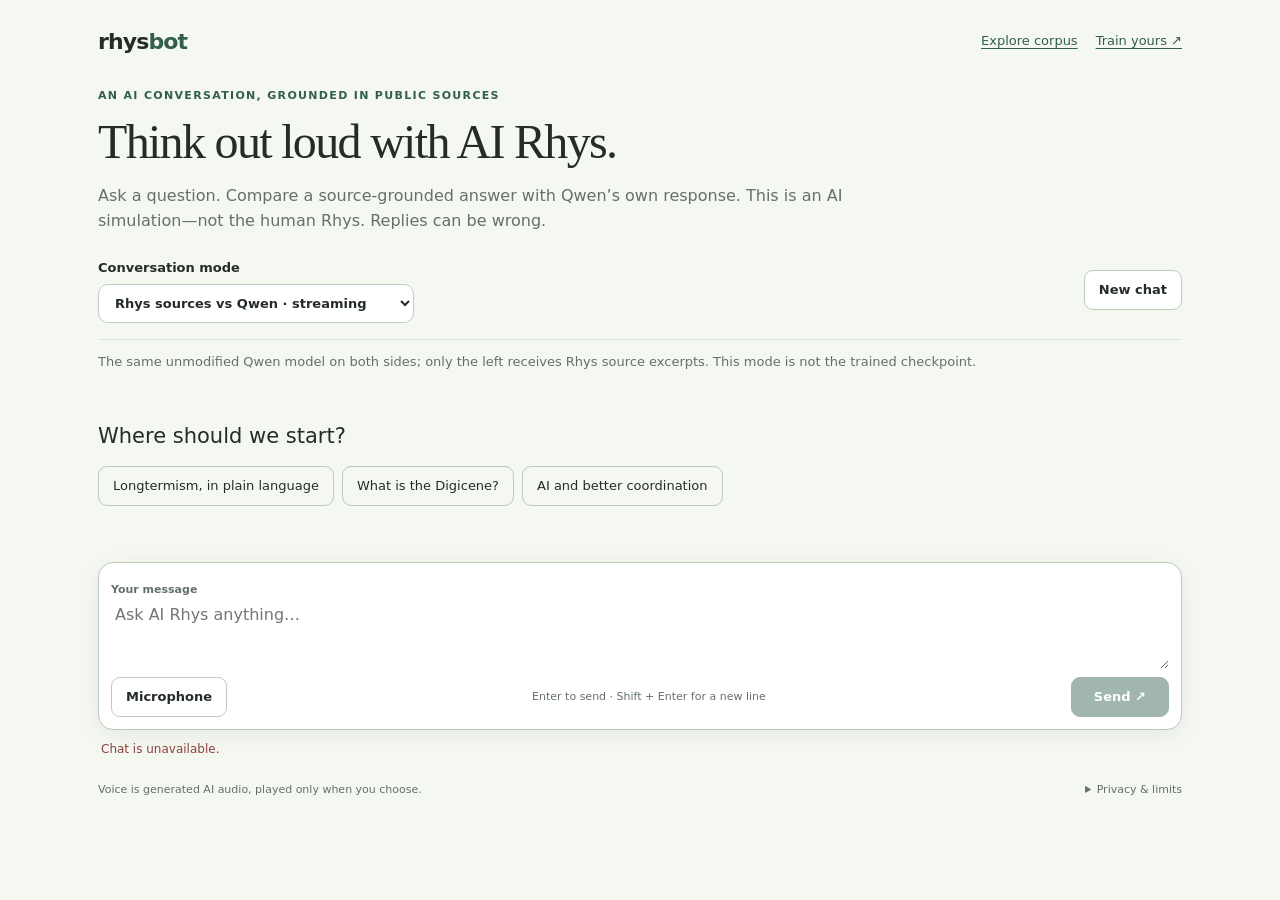
==== site/chat/index.html @ 44063fb4 "Add streaming Rhys chat, trained Qwen comparisons, authorized voice and private training pilot" ====
<!doctype html>
<html lang="en"><head><meta charset="utf-8"><meta name="viewport" content="width=device-width,initial-scale=1"><meta name="referrer" content="no-referrer"><title>Talk to AI Rhys · Rhysbot</title>
<style>
:root{color-scheme:light;--ink:#242c29;--muted:#637169;--line:#dce3db;--paper:#f5f7f1;--green:#315f49;--lilac:#eeebf7}*{box-sizing:border-box}body{margin:0;background:var(--paper);color:var(--ink);font:16px/1.6 system-ui,-apple-system,BlinkMacSystemFont,"Segoe UI",sans-serif}.shell{max-width:1180px;margin:auto;padding:24px clamp(16px,4vw,48px) 32px}header{display:flex;align-items:center;justify-content:space-between;gap:16px;margin-bottom:28px}.brand{font-weight:750;letter-spacing:-.04em;font-size:22px}.brand span{color:var(--green)}nav{display:flex;gap:18px;font-size:13px}a{color:var(--green);text-underline-offset:3px}h1{font:500 clamp(30px,5vw,48px)/1.12 Georgia,serif;letter-spacing:-.035em;margin:10px 0 14px}.eyebrow{font-size:11px;letter-spacing:.12em;text-transform:uppercase;font-weight:750;color:var(--green)}.intro{max-width:760px;color:var(--muted);margin:0 0 24px}.toolbar{display:flex;align-items:center;justify-content:space-between;gap:12px;flex-wrap:wrap;border-bottom:1px solid var(--line);padding-bottom:16px}label{font-size:13px;font-weight:650}select{display:block;margin-top:5px;font:inherit;color:var(--ink);border:1px solid #c0cdc2;background:#fff;border-radius:10px;padding:10px 30px 10px 12px;max-width:100%}button{font:600 13px/1.4 system-ui;cursor:pointer;border:1px solid #bccbbf;border-radius:9px;padding:10px 14px;background:#fff;color:var(--ink)}button:hover:not(:disabled){border-color:var(--green);background:#edf3e9}button:focus-visible,a:focus-visible,select:focus-visible,textarea:focus-visible,summary:focus-visible{outline:3px solid #8baed2;outline-offset:3px}button:disabled{opacity:.45;cursor:default}.mode-note{font-size:13px;color:var(--muted);margin:12px 0 20px}.empty{padding:28px 0 36px}.empty h2{font-size:21px;font-weight:500;margin:0 0 12px}.suggestions{display:flex;gap:8px;flex-wrap:wrap}.suggestions button{font-weight:450;background:transparent;text-align:left}.turn{margin:24px 0 28px}.question{font-size:20px;font-weight:550;line-height:1.45;white-space:pre-wrap;overflow-wrap:anywhere;margin:0 0 14px;max-width:940px}.answers{display:grid;grid-template-columns:repeat(2,minmax(0,1fr));gap:14px}.answers.single{grid-template-columns:minmax(0,1fr)}.answer{background:#fff;border:1px solid var(--line);border-radius:14px;padding:19px 20px;min-width:0}.answer.rhys{border-top:3px solid #6c9278}.answer.qwen{background:#f1eff7;border-color:#ded9ec;border-top:3px solid #a49bbd}.answer h3{font-size:12px;letter-spacing:.025em;font-weight:750;margin:0 0 13px}.answer-text{white-space:pre-wrap;overflow-wrap:anywhere;min-height:26px}.pending{color:var(--muted);font-style:italic}.answer-status{font-size:11px;color:var(--muted);min-height:18px;margin-top:15px}.answer-error{font-size:13px;color:#8b423b;margin-top:10px}.voice{font-size:11px;padding:6px 10px;margin-top:12px}.audio{display:block;width:100%;height:35px;margin-top:10px}details.sources{font-size:12px;margin:13px 0;color:var(--muted)}summary{cursor:pointer}ol{padding-left:22px}.sources li{padding:5px 0;overflow-wrap:anywhere}.source-meta{display:block;font-size:11px}.composer{position:sticky;bottom:0;background:linear-gradient(transparent,var(--paper) 15%);padding-top:20px;z-index:2}.input-box{border:1px solid #b8c8ba;background:#fff;border-radius:15px;padding:12px;box-shadow:0 5px 22px #243c2910}textarea{display:block;width:100%;min-height:68px;max-height:210px;resize:vertical;border:0;background:transparent;padding:2px 4px;font:inherit;line-height:1.5;color:var(--ink)}textarea:focus{outline:none}.composer-actions{display:flex;align-items:center;justify-content:space-between;gap:10px;margin-top:8px}.send{background:var(--green);color:white;border-color:var(--green);padding:10px 22px}.send:hover:not(:disabled){background:#244d39;color:white}.mic.active{background:#f8e3df;border-color:#b77c70}.hint{font-size:11px;color:var(--muted)}.status{font-size:12px;min-height:23px;margin:10px 3px 0;color:var(--muted)}.error{color:#8b423b}.human{margin:12px 0}.footer{display:flex;justify-content:space-between;gap:16px;flex-wrap:wrap;margin-top:18px;font-size:11px;color:var(--muted)}.settings{max-width:620px}.settings p{margin:8px 0}[hidden]{display:none!important}@media(max-width:640px){.shell{padding-top:16px}header{margin-bottom:22px}nav{gap:12px}.answers{grid-template-columns:minmax(0,1fr)}.answer{padding:16px}.question{font-size:18px}.toolbar{align-items:flex-end}select{max-width:240px;font-size:12px}.hint{display:none}.composer{padding-top:10px}.suggestions{flex-direction:column;align-items:flex-start}}
</style><script type="module" src="./app.js"></script></head><body><main class="shell">
<header><div class="brand">rhys<span>bot</span></div><nav aria-label="Rhysbot"><a href="/rhysbot/#corpus" target="_top">Explore corpus</a><a href="/rhysbot/train/" target="_top">Train yours ↗</a></nav></header>
<div class="eyebrow">An AI conversation, grounded in public sources</div><h1>Think out loud with AI Rhys.</h1>
<p class="intro">Ask a question. Compare a source-grounded answer with Qwen’s own response. This is an AI simulation—not the human Rhys. Replies can be wrong.</p>
<div class="toolbar"><label>Conversation mode<select id="mode"><option value="compare">Rhys sources vs Qwen · streaming</option><option value="rhys">Rhys sources · streaming</option><option value="qwen">Qwen · no corpus</option><option value="checkpoints">Trained 4B vs Qwen 4B base</option></select></label><button id="new" type="button">New chat</button></div>
<p id="mode-note" class="mode-note">The same unmodified Qwen model on both sides; only the left receives Rhys source excerpts. This mode is not the trained checkpoint.</p>
<section id="thread" aria-label="Conversation"></section>
<section id="empty" class="empty"><h2>Where should we start?</h2><div class="suggestions"><button type="button" data-prompt="How do you think about longtermism?">Longtermism, in plain language</button><button type="button" data-prompt="What is the Digicene?">What is the Digicene?</button><button type="button" data-prompt="How can AI help us coordinate better?">AI and better coordination</button></div></section>
<form id="composer" class="composer"><div class="input-box"><label class="hint" for="message">Your message</label><textarea id="message" rows="2" placeholder="Ask AI Rhys anything…" aria-describedby="input-hint" maxlength="4000"></textarea><div class="composer-actions"><button id="mic" class="mic" type="button" aria-pressed="false">Microphone</button><span id="input-hint" class="hint">Enter to send · Shift + Enter for a new line</span><button id="stop" type="button" hidden>Stop</button><button id="send" class="send" type="submit" disabled>Send ↗</button></div></div><div id="human" class="human" hidden></div><p id="status" class="status" role="status" aria-live="polite">Checking availability…</p></form>
<footer class="footer"><span>Voice is generated AI audio, played only when you choose.</span><details class="settings"><summary>Privacy & limits</summary><p>Conversation history stays in this tab and is sent to the selected service on each message. New chat clears local history and generated audio. Browser speech recognition may use your browser provider’s servers. Microphone permission is optional; text is never sent automatically.</p><p>Chat, voice and comparisons share a $10/month request budget and per-client limits. Saved-checkpoint comparisons use the same monthly allowance and may be slower or unavailable. Stopping disconnects this browser; already-started provider work may still incur cost.</p><p>AI voice is an authorized synthetic Rhys voice, not a recording of a new statement by Rhys. Public source excerpts can quote others; curated Anki and guest statements do not establish Rhys’s beliefs.</p></details></footer>
</main></body></html>
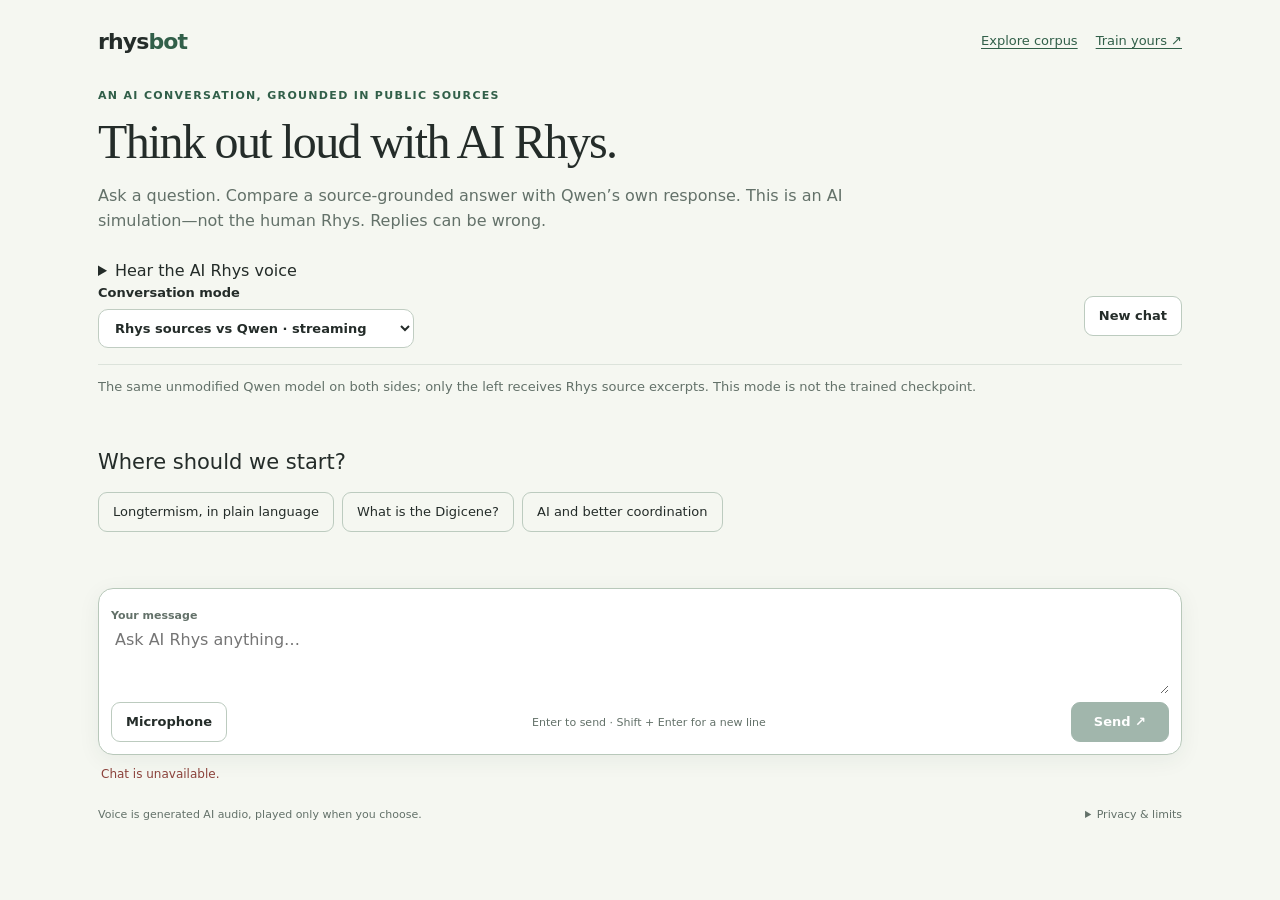
==== commit 12bc27b7: "Verify live chat, checkpoint comparison and synthetic voice; fix pending status and caches" ====
--- a/site/chat/index.html
+++ b/site/chat/index.html
@@ -6,6 +6,7 @@
 <header><div class="brand">rhys<span>bot</span></div><nav aria-label="Rhysbot"><a href="/rhysbot/#corpus" target="_top">Explore corpus</a><a href="/rhysbot/train/" target="_top">Train yours ↗</a></nav></header>
 <div class="eyebrow">An AI conversation, grounded in public sources</div><h1>Think out loud with AI Rhys.</h1>
 <p class="intro">Ask a question. Compare a source-grounded answer with Qwen’s own response. This is an AI simulation—not the human Rhys. Replies can be wrong.</p>
+<details class="settings"><summary>Hear the AI Rhys voice</summary><p>A generated sample using Rhys’s authorized voice reference.</p><audio controls preload="none" src="../audio/ai-rhys-preview.wav">Your browser does not support audio playback.</audio></details>
 <div class="toolbar"><label>Conversation mode<select id="mode"><option value="compare">Rhys sources vs Qwen · streaming</option><option value="rhys">Rhys sources · streaming</option><option value="qwen">Qwen · no corpus</option><option value="checkpoints">Trained 4B vs Qwen 4B base</option></select></label><button id="new" type="button">New chat</button></div>
 <p id="mode-note" class="mode-note">The same unmodified Qwen model on both sides; only the left receives Rhys source excerpts. This mode is not the trained checkpoint.</p>
 <section id="thread" aria-label="Conversation"></section>
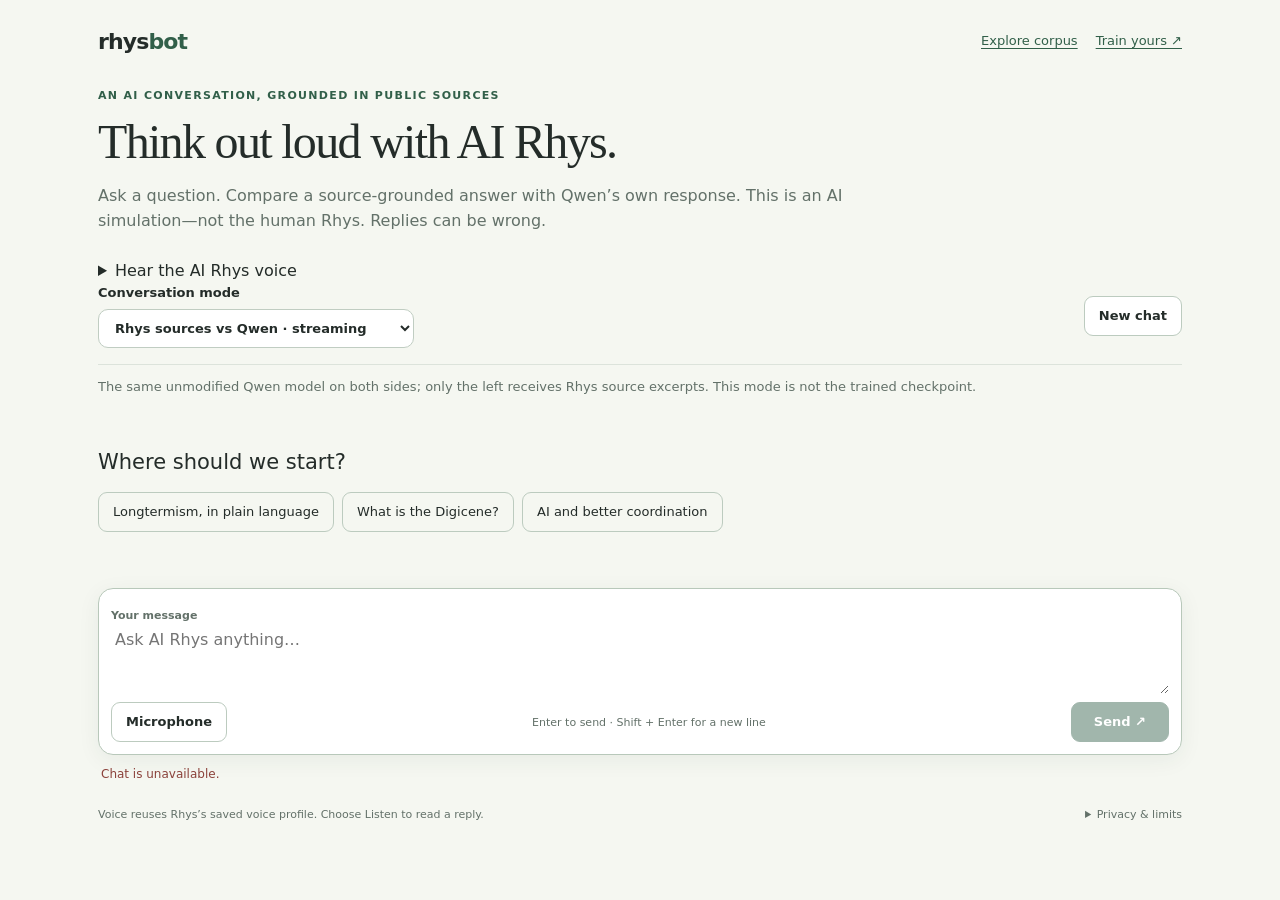
==== commit 21bff32e: "Make Rhys TTS resumable, cache the voice profile and recover preemption" ====
--- a/site/chat/index.html
+++ b/site/chat/index.html
@@ -1,8 +1,8 @@
 <!doctype html>
 <html lang="en"><head><meta charset="utf-8"><meta name="viewport" content="width=device-width,initial-scale=1"><meta name="referrer" content="no-referrer"><title>Talk to AI Rhys · Rhysbot</title>
 <style>
-:root{color-scheme:light;--ink:#242c29;--muted:#637169;--line:#dce3db;--paper:#f5f7f1;--green:#315f49;--lilac:#eeebf7}*{box-sizing:border-box}body{margin:0;background:var(--paper);color:var(--ink);font:16px/1.6 system-ui,-apple-system,BlinkMacSystemFont,"Segoe UI",sans-serif}.shell{max-width:1180px;margin:auto;padding:24px clamp(16px,4vw,48px) 32px}header{display:flex;align-items:center;justify-content:space-between;gap:16px;margin-bottom:28px}.brand{font-weight:750;letter-spacing:-.04em;font-size:22px}.brand span{color:var(--green)}nav{display:flex;gap:18px;font-size:13px}a{color:var(--green);text-underline-offset:3px}h1{font:500 clamp(30px,5vw,48px)/1.12 Georgia,serif;letter-spacing:-.035em;margin:10px 0 14px}.eyebrow{font-size:11px;letter-spacing:.12em;text-transform:uppercase;font-weight:750;color:var(--green)}.intro{max-width:760px;color:var(--muted);margin:0 0 24px}.toolbar{display:flex;align-items:center;justify-content:space-between;gap:12px;flex-wrap:wrap;border-bottom:1px solid var(--line);padding-bottom:16px}label{font-size:13px;font-weight:650}select{display:block;margin-top:5px;font:inherit;color:var(--ink);border:1px solid #c0cdc2;background:#fff;border-radius:10px;padding:10px 30px 10px 12px;max-width:100%}button{font:600 13px/1.4 system-ui;cursor:pointer;border:1px solid #bccbbf;border-radius:9px;padding:10px 14px;background:#fff;color:var(--ink)}button:hover:not(:disabled){border-color:var(--green);background:#edf3e9}button:focus-visible,a:focus-visible,select:focus-visible,textarea:focus-visible,summary:focus-visible{outline:3px solid #8baed2;outline-offset:3px}button:disabled{opacity:.45;cursor:default}.mode-note{font-size:13px;color:var(--muted);margin:12px 0 20px}.empty{padding:28px 0 36px}.empty h2{font-size:21px;font-weight:500;margin:0 0 12px}.suggestions{display:flex;gap:8px;flex-wrap:wrap}.suggestions button{font-weight:450;background:transparent;text-align:left}.turn{margin:24px 0 28px}.question{font-size:20px;font-weight:550;line-height:1.45;white-space:pre-wrap;overflow-wrap:anywhere;margin:0 0 14px;max-width:940px}.answers{display:grid;grid-template-columns:repeat(2,minmax(0,1fr));gap:14px}.answers.single{grid-template-columns:minmax(0,1fr)}.answer{background:#fff;border:1px solid var(--line);border-radius:14px;padding:19px 20px;min-width:0}.answer.rhys{border-top:3px solid #6c9278}.answer.qwen{background:#f1eff7;border-color:#ded9ec;border-top:3px solid #a49bbd}.answer h3{font-size:12px;letter-spacing:.025em;font-weight:750;margin:0 0 13px}.answer-text{white-space:pre-wrap;overflow-wrap:anywhere;min-height:26px}.pending{color:var(--muted);font-style:italic}.answer-status{font-size:11px;color:var(--muted);min-height:18px;margin-top:15px}.answer-error{font-size:13px;color:#8b423b;margin-top:10px}.voice{font-size:11px;padding:6px 10px;margin-top:12px}.audio{display:block;width:100%;height:35px;margin-top:10px}details.sources{font-size:12px;margin:13px 0;color:var(--muted)}summary{cursor:pointer}ol{padding-left:22px}.sources li{padding:5px 0;overflow-wrap:anywhere}.source-meta{display:block;font-size:11px}.composer{position:sticky;bottom:0;background:linear-gradient(transparent,var(--paper) 15%);padding-top:20px;z-index:2}.input-box{border:1px solid #b8c8ba;background:#fff;border-radius:15px;padding:12px;box-shadow:0 5px 22px #243c2910}textarea{display:block;width:100%;min-height:68px;max-height:210px;resize:vertical;border:0;background:transparent;padding:2px 4px;font:inherit;line-height:1.5;color:var(--ink)}textarea:focus{outline:none}.composer-actions{display:flex;align-items:center;justify-content:space-between;gap:10px;margin-top:8px}.send{background:var(--green);color:white;border-color:var(--green);padding:10px 22px}.send:hover:not(:disabled){background:#244d39;color:white}.mic.active{background:#f8e3df;border-color:#b77c70}.hint{font-size:11px;color:var(--muted)}.status{font-size:12px;min-height:23px;margin:10px 3px 0;color:var(--muted)}.error{color:#8b423b}.human{margin:12px 0}.footer{display:flex;justify-content:space-between;gap:16px;flex-wrap:wrap;margin-top:18px;font-size:11px;color:var(--muted)}.settings{max-width:620px}.settings p{margin:8px 0}[hidden]{display:none!important}@media(max-width:640px){.shell{padding-top:16px}header{margin-bottom:22px}nav{gap:12px}.answers{grid-template-columns:minmax(0,1fr)}.answer{padding:16px}.question{font-size:18px}.toolbar{align-items:flex-end}select{max-width:240px;font-size:12px}.hint{display:none}.composer{padding-top:10px}.suggestions{flex-direction:column;align-items:flex-start}}
-</style><script type="module" src="./app.js"></script></head><body><main class="shell">
+:root{color-scheme:light;--ink:#242c29;--muted:#637169;--line:#dce3db;--paper:#f5f7f1;--green:#315f49;--lilac:#eeebf7}*{box-sizing:border-box}body{margin:0;background:var(--paper);color:var(--ink);font:16px/1.6 system-ui,-apple-system,BlinkMacSystemFont,"Segoe UI",sans-serif}.shell{max-width:1180px;margin:auto;padding:24px clamp(16px,4vw,48px) 32px}header{display:flex;align-items:center;justify-content:space-between;gap:16px;margin-bottom:28px}.brand{font-weight:750;letter-spacing:-.04em;font-size:22px}.brand span{color:var(--green)}nav{display:flex;gap:18px;font-size:13px}a{color:var(--green);text-underline-offset:3px}h1{font:500 clamp(30px,5vw,48px)/1.12 Georgia,serif;letter-spacing:-.035em;margin:10px 0 14px}.eyebrow{font-size:11px;letter-spacing:.12em;text-transform:uppercase;font-weight:750;color:var(--green)}.intro{max-width:760px;color:var(--muted);margin:0 0 24px}.toolbar{display:flex;align-items:center;justify-content:space-between;gap:12px;flex-wrap:wrap;border-bottom:1px solid var(--line);padding-bottom:16px}label{font-size:13px;font-weight:650}select{display:block;margin-top:5px;font:inherit;color:var(--ink);border:1px solid #c0cdc2;background:#fff;border-radius:10px;padding:10px 30px 10px 12px;max-width:100%}button{font:600 13px/1.4 system-ui;cursor:pointer;border:1px solid #bccbbf;border-radius:9px;padding:10px 14px;background:#fff;color:var(--ink)}button:hover:not(:disabled){border-color:var(--green);background:#edf3e9}button:focus-visible,a:focus-visible,select:focus-visible,textarea:focus-visible,summary:focus-visible{outline:3px solid #8baed2;outline-offset:3px}button:disabled{opacity:.45;cursor:default}.mode-note{font-size:13px;color:var(--muted);margin:12px 0 20px}.empty{padding:28px 0 36px}.empty h2{font-size:21px;font-weight:500;margin:0 0 12px}.suggestions{display:flex;gap:8px;flex-wrap:wrap}.suggestions button{font-weight:450;background:transparent;text-align:left}.turn{margin:24px 0 28px}.question{font-size:20px;font-weight:550;line-height:1.45;white-space:pre-wrap;overflow-wrap:anywhere;margin:0 0 14px;max-width:940px}.answers{display:grid;grid-template-columns:repeat(2,minmax(0,1fr));gap:14px}.answers.single{grid-template-columns:minmax(0,1fr)}.answer{background:#fff;border:1px solid var(--line);border-radius:14px;padding:19px 20px;min-width:0}.answer.rhys{border-top:3px solid #6c9278}.answer.qwen{background:#f1eff7;border-color:#ded9ec;border-top:3px solid #a49bbd}.answer h3{font-size:12px;letter-spacing:.025em;font-weight:750;margin:0 0 13px}.answer-text{white-space:pre-wrap;overflow-wrap:anywhere;min-height:26px}.pending{color:var(--muted);font-style:italic}.answer-status{font-size:11px;color:var(--muted);min-height:18px;margin-top:15px}.answer-error{font-size:13px;color:#8b423b;margin-top:10px}.voice{font-size:11px;padding:6px 10px;margin-top:12px}.voice-status{display:block;margin-top:6px}.audio{display:block;width:100%;height:35px;margin-top:10px}details.sources{font-size:12px;margin:13px 0;color:var(--muted)}summary{cursor:pointer}ol{padding-left:22px}.sources li{padding:5px 0;overflow-wrap:anywhere}.source-meta{display:block;font-size:11px}.composer{position:sticky;bottom:0;background:linear-gradient(transparent,var(--paper) 15%);padding-top:20px;z-index:2}.input-box{border:1px solid #b8c8ba;background:#fff;border-radius:15px;padding:12px;box-shadow:0 5px 22px #243c2910}textarea{display:block;width:100%;min-height:68px;max-height:210px;resize:vertical;border:0;background:transparent;padding:2px 4px;font:inherit;line-height:1.5;color:var(--ink)}textarea:focus{outline:none}.composer-actions{display:flex;align-items:center;justify-content:space-between;gap:10px;margin-top:8px}.send{background:var(--green);color:white;border-color:var(--green);padding:10px 22px}.send:hover:not(:disabled){background:#244d39;color:white}.mic.active{background:#f8e3df;border-color:#b77c70}.hint{font-size:11px;color:var(--muted)}.status{font-size:12px;min-height:23px;margin:10px 3px 0;color:var(--muted)}.error{color:#8b423b}.human{margin:12px 0}.footer{display:flex;justify-content:space-between;gap:16px;flex-wrap:wrap;margin-top:18px;font-size:11px;color:var(--muted)}.settings{max-width:620px}.settings p{margin:8px 0}[hidden]{display:none!important}@media(max-width:640px){.shell{padding-top:16px}header{margin-bottom:22px}nav{gap:12px}.answers{grid-template-columns:minmax(0,1fr)}.answer{padding:16px}.question{font-size:18px}.toolbar{align-items:flex-end}select{max-width:240px;font-size:12px}.hint{display:none}.composer{padding-top:10px}.suggestions{flex-direction:column;align-items:flex-start}}
+</style><script type="module" src="./app.js?v=voice-jobs-20261019"></script></head><body><main class="shell">
 <header><div class="brand">rhys<span>bot</span></div><nav aria-label="Rhysbot"><a href="/rhysbot/#corpus" target="_top">Explore corpus</a><a href="/rhysbot/train/" target="_top">Train yours ↗</a></nav></header>
 <div class="eyebrow">An AI conversation, grounded in public sources</div><h1>Think out loud with AI Rhys.</h1>
 <p class="intro">Ask a question. Compare a source-grounded answer with Qwen’s own response. This is an AI simulation—not the human Rhys. Replies can be wrong.</p>
@@ -12,5 +12,5 @@
 <section id="thread" aria-label="Conversation"></section>
 <section id="empty" class="empty"><h2>Where should we start?</h2><div class="suggestions"><button type="button" data-prompt="How do you think about longtermism?">Longtermism, in plain language</button><button type="button" data-prompt="What is the Digicene?">What is the Digicene?</button><button type="button" data-prompt="How can AI help us coordinate better?">AI and better coordination</button></div></section>
 <form id="composer" class="composer"><div class="input-box"><label class="hint" for="message">Your message</label><textarea id="message" rows="2" placeholder="Ask AI Rhys anything…" aria-describedby="input-hint" maxlength="4000"></textarea><div class="composer-actions"><button id="mic" class="mic" type="button" aria-pressed="false">Microphone</button><span id="input-hint" class="hint">Enter to send · Shift + Enter for a new line</span><button id="stop" type="button" hidden>Stop</button><button id="send" class="send" type="submit" disabled>Send ↗</button></div></div><div id="human" class="human" hidden></div><p id="status" class="status" role="status" aria-live="polite">Checking availability…</p></form>
-<footer class="footer"><span>Voice is generated AI audio, played only when you choose.</span><details class="settings"><summary>Privacy & limits</summary><p>Conversation history stays in this tab and is sent to the selected service on each message. New chat clears local history and generated audio. Browser speech recognition may use your browser provider’s servers. Microphone permission is optional; text is never sent automatically.</p><p>Chat, voice and comparisons share a $10/month request budget and per-client limits. Saved-checkpoint comparisons use the same monthly allowance and may be slower or unavailable. Stopping disconnects this browser; already-started provider work may still incur cost.</p><p>AI voice is an authorized synthetic Rhys voice, not a recording of a new statement by Rhys. Public source excerpts can quote others; curated Anki and guest statements do not establish Rhys’s beliefs.</p></details></footer>
+<footer class="footer"><span>Voice reuses Rhys’s saved voice profile. Choose Listen to read a reply.</span><details class="settings"><summary>Privacy & limits</summary><p>Conversation history stays in this tab and is sent to the selected service on each message. New chat clears local history and generated audio. Browser speech recognition may use your browser provider’s servers. Microphone permission is optional; text is never sent automatically.</p><p>Chat, voice and comparisons share a $10/month request budget and per-client limits. Saved-checkpoint comparisons use the same monthly allowance and may be slower or unavailable. Voice reads up to 2,000 characters per reply. Preparation can take about a minute or longer for long replies; progress is shown. Stop waiting and Resume check the same job without another generation or budget reservation. Request recovery lasts 24 hours; voice text and generated audio are also retained temporarily by the provider. Stopping disconnects this browser; already-started provider work may still incur cost.</p><p>AI voice is an authorized synthetic Rhys voice, not a recording of a new statement by Rhys. Public source excerpts can quote others; curated Anki and guest statements do not establish Rhys’s beliefs.</p></details></footer>
 </main></body></html>
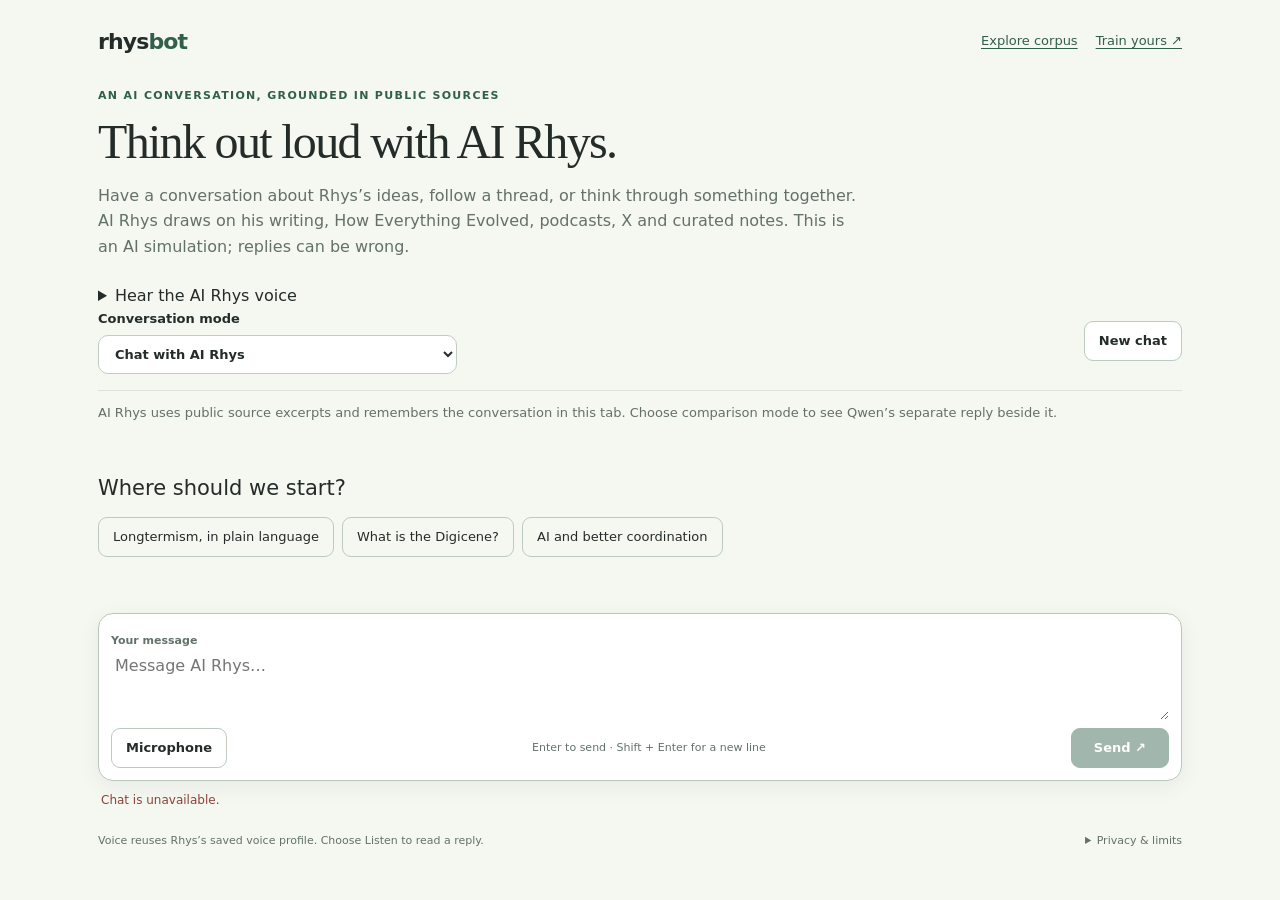
==== commit f06594f0: "Make Rhysbot conversational, balance source retrieval and start voice playback early" ====
--- a/site/chat/index.html
+++ b/site/chat/index.html
@@ -1,16 +1,16 @@
 <!doctype html>
 <html lang="en"><head><meta charset="utf-8"><meta name="viewport" content="width=device-width,initial-scale=1"><meta name="referrer" content="no-referrer"><title>Talk to AI Rhys · Rhysbot</title>
 <style>
-:root{color-scheme:light;--ink:#242c29;--muted:#637169;--line:#dce3db;--paper:#f5f7f1;--green:#315f49;--lilac:#eeebf7}*{box-sizing:border-box}body{margin:0;background:var(--paper);color:var(--ink);font:16px/1.6 system-ui,-apple-system,BlinkMacSystemFont,"Segoe UI",sans-serif}.shell{max-width:1180px;margin:auto;padding:24px clamp(16px,4vw,48px) 32px}header{display:flex;align-items:center;justify-content:space-between;gap:16px;margin-bottom:28px}.brand{font-weight:750;letter-spacing:-.04em;font-size:22px}.brand span{color:var(--green)}nav{display:flex;gap:18px;font-size:13px}a{color:var(--green);text-underline-offset:3px}h1{font:500 clamp(30px,5vw,48px)/1.12 Georgia,serif;letter-spacing:-.035em;margin:10px 0 14px}.eyebrow{font-size:11px;letter-spacing:.12em;text-transform:uppercase;font-weight:750;color:var(--green)}.intro{max-width:760px;color:var(--muted);margin:0 0 24px}.toolbar{display:flex;align-items:center;justify-content:space-between;gap:12px;flex-wrap:wrap;border-bottom:1px solid var(--line);padding-bottom:16px}label{font-size:13px;font-weight:650}select{display:block;margin-top:5px;font:inherit;color:var(--ink);border:1px solid #c0cdc2;background:#fff;border-radius:10px;padding:10px 30px 10px 12px;max-width:100%}button{font:600 13px/1.4 system-ui;cursor:pointer;border:1px solid #bccbbf;border-radius:9px;padding:10px 14px;background:#fff;color:var(--ink)}button:hover:not(:disabled){border-color:var(--green);background:#edf3e9}button:focus-visible,a:focus-visible,select:focus-visible,textarea:focus-visible,summary:focus-visible{outline:3px solid #8baed2;outline-offset:3px}button:disabled{opacity:.45;cursor:default}.mode-note{font-size:13px;color:var(--muted);margin:12px 0 20px}.empty{padding:28px 0 36px}.empty h2{font-size:21px;font-weight:500;margin:0 0 12px}.suggestions{display:flex;gap:8px;flex-wrap:wrap}.suggestions button{font-weight:450;background:transparent;text-align:left}.turn{margin:24px 0 28px}.question{font-size:20px;font-weight:550;line-height:1.45;white-space:pre-wrap;overflow-wrap:anywhere;margin:0 0 14px;max-width:940px}.answers{display:grid;grid-template-columns:repeat(2,minmax(0,1fr));gap:14px}.answers.single{grid-template-columns:minmax(0,1fr)}.answer{background:#fff;border:1px solid var(--line);border-radius:14px;padding:19px 20px;min-width:0}.answer.rhys{border-top:3px solid #6c9278}.answer.qwen{background:#f1eff7;border-color:#ded9ec;border-top:3px solid #a49bbd}.answer h3{font-size:12px;letter-spacing:.025em;font-weight:750;margin:0 0 13px}.answer-text{white-space:pre-wrap;overflow-wrap:anywhere;min-height:26px}.pending{color:var(--muted);font-style:italic}.answer-status{font-size:11px;color:var(--muted);min-height:18px;margin-top:15px}.answer-error{font-size:13px;color:#8b423b;margin-top:10px}.voice{font-size:11px;padding:6px 10px;margin-top:12px}.voice-status{display:block;margin-top:6px}.audio{display:block;width:100%;height:35px;margin-top:10px}details.sources{font-size:12px;margin:13px 0;color:var(--muted)}summary{cursor:pointer}ol{padding-left:22px}.sources li{padding:5px 0;overflow-wrap:anywhere}.source-meta{display:block;font-size:11px}.composer{position:sticky;bottom:0;background:linear-gradient(transparent,var(--paper) 15%);padding-top:20px;z-index:2}.input-box{border:1px solid #b8c8ba;background:#fff;border-radius:15px;padding:12px;box-shadow:0 5px 22px #243c2910}textarea{display:block;width:100%;min-height:68px;max-height:210px;resize:vertical;border:0;background:transparent;padding:2px 4px;font:inherit;line-height:1.5;color:var(--ink)}textarea:focus{outline:none}.composer-actions{display:flex;align-items:center;justify-content:space-between;gap:10px;margin-top:8px}.send{background:var(--green);color:white;border-color:var(--green);padding:10px 22px}.send:hover:not(:disabled){background:#244d39;color:white}.mic.active{background:#f8e3df;border-color:#b77c70}.hint{font-size:11px;color:var(--muted)}.status{font-size:12px;min-height:23px;margin:10px 3px 0;color:var(--muted)}.error{color:#8b423b}.human{margin:12px 0}.footer{display:flex;justify-content:space-between;gap:16px;flex-wrap:wrap;margin-top:18px;font-size:11px;color:var(--muted)}.settings{max-width:620px}.settings p{margin:8px 0}[hidden]{display:none!important}@media(max-width:640px){.shell{padding-top:16px}header{margin-bottom:22px}nav{gap:12px}.answers{grid-template-columns:minmax(0,1fr)}.answer{padding:16px}.question{font-size:18px}.toolbar{align-items:flex-end}select{max-width:240px;font-size:12px}.hint{display:none}.composer{padding-top:10px}.suggestions{flex-direction:column;align-items:flex-start}}
-</style><script type="module" src="./app.js?v=voice-jobs-20261019"></script></head><body><main class="shell">
+:root{color-scheme:light;--ink:#242c29;--muted:#637169;--line:#dce3db;--paper:#f5f7f1;--green:#315f49;--lilac:#eeebf7}*{box-sizing:border-box}body{margin:0;background:var(--paper);color:var(--ink);font:16px/1.6 system-ui,-apple-system,BlinkMacSystemFont,"Segoe UI",sans-serif}.shell{max-width:1180px;margin:auto;padding:24px clamp(16px,4vw,48px) 32px}header{display:flex;align-items:center;justify-content:space-between;gap:16px;margin-bottom:28px}.brand{font-weight:750;letter-spacing:-.04em;font-size:22px}.brand span{color:var(--green)}nav{display:flex;gap:18px;font-size:13px}a{color:var(--green);text-underline-offset:3px}h1{font:500 clamp(30px,5vw,48px)/1.12 Georgia,serif;letter-spacing:-.035em;margin:10px 0 14px}.eyebrow{font-size:11px;letter-spacing:.12em;text-transform:uppercase;font-weight:750;color:var(--green)}.intro{max-width:760px;color:var(--muted);margin:0 0 24px}.toolbar{display:flex;align-items:center;justify-content:space-between;gap:12px;flex-wrap:wrap;border-bottom:1px solid var(--line);padding-bottom:16px}label{font-size:13px;font-weight:650}select{display:block;margin-top:5px;font:inherit;color:var(--ink);border:1px solid #c0cdc2;background:#fff;border-radius:10px;padding:10px 30px 10px 12px;max-width:100%}button{font:600 13px/1.4 system-ui;cursor:pointer;border:1px solid #bccbbf;border-radius:9px;padding:10px 14px;background:#fff;color:var(--ink)}button:hover:not(:disabled){border-color:var(--green);background:#edf3e9}button:focus-visible,a:focus-visible,select:focus-visible,textarea:focus-visible,summary:focus-visible{outline:3px solid #8baed2;outline-offset:3px}button:disabled{opacity:.45;cursor:default}.mode-note{font-size:13px;color:var(--muted);margin:12px 0 20px}.empty{padding:28px 0 36px}.empty h2{font-size:21px;font-weight:500;margin:0 0 12px}.suggestions{display:flex;gap:8px;flex-wrap:wrap}.suggestions button{font-weight:450;background:transparent;text-align:left}.turn{margin:28px 0 38px}.user-message{margin:0 0 22px auto;background:#e6eee3;border:1px solid #d5e0d2;border-radius:18px 18px 4px 18px;padding:12px 18px;width:fit-content;max-width:min(82%,860px)}.message-author{display:block;font-size:11px;font-weight:700;color:var(--muted);margin-bottom:3px}.question{font-size:16px;font-weight:450;line-height:1.55;white-space:pre-wrap;overflow-wrap:anywhere;margin:0}.answers.single{max-width:860px;margin-right:auto}.answers.single .answer{background:transparent;border:0;border-radius:0;padding:0 2px}.answers.single .answer h3{font-size:12px;color:var(--green)}.answers{display:grid;grid-template-columns:repeat(2,minmax(0,1fr));gap:14px}.answers.single{grid-template-columns:minmax(0,1fr)}.answer{background:#fff;border:1px solid var(--line);border-radius:14px;padding:19px 20px;min-width:0}.answer.rhys{border-top:3px solid #6c9278}.answer.qwen{background:#f1eff7;border-color:#ded9ec;border-top:3px solid #a49bbd}.answer h3{font-size:12px;letter-spacing:.025em;font-weight:750;margin:0 0 13px}.answer-text{white-space:pre-wrap;overflow-wrap:anywhere;min-height:26px}.pending{color:var(--muted);font-style:italic}.answer-status{font-size:11px;color:var(--muted);min-height:18px;margin-top:15px}.answer-error{font-size:13px;color:#8b423b;margin-top:10px}.voice{font-size:11px;padding:6px 10px;margin-top:12px}.voice-status{display:block;margin-top:6px}.audio{display:block;width:100%;height:35px;margin-top:10px}details.sources{font-size:12px;margin:13px 0;color:var(--muted)}summary{cursor:pointer}ol{padding-left:22px}.sources li{padding:5px 0;overflow-wrap:anywhere}.source-meta{display:block;font-size:11px}.composer{position:sticky;bottom:0;background:linear-gradient(transparent,var(--paper) 15%);padding-top:20px;z-index:2}.input-box{border:1px solid #b8c8ba;background:#fff;border-radius:15px;padding:12px;box-shadow:0 5px 22px #243c2910}textarea{display:block;width:100%;min-height:68px;max-height:210px;resize:vertical;border:0;background:transparent;padding:2px 4px;font:inherit;line-height:1.5;color:var(--ink)}textarea:focus{outline:none}.composer-actions{display:flex;align-items:center;justify-content:space-between;gap:10px;margin-top:8px}.send{background:var(--green);color:white;border-color:var(--green);padding:10px 22px}.send:hover:not(:disabled){background:#244d39;color:white}.mic.active{background:#f8e3df;border-color:#b77c70}.hint{font-size:11px;color:var(--muted)}.status{font-size:12px;min-height:23px;margin:10px 3px 0;color:var(--muted)}.error{color:#8b423b}.human{margin:12px 0}.footer{display:flex;justify-content:space-between;gap:16px;flex-wrap:wrap;margin-top:18px;font-size:11px;color:var(--muted)}.settings{max-width:620px}.settings p{margin:8px 0}[hidden]{display:none!important}@media(max-width:640px){.shell{padding-top:16px}header{margin-bottom:22px}nav{gap:12px}.answers{grid-template-columns:minmax(0,1fr)}.answer{padding:16px}.user-message{max-width:92%;padding:10px 14px}.question{font-size:16px}.toolbar{align-items:flex-end}select{max-width:240px;font-size:12px}.hint{display:none}.composer{padding-top:10px}.suggestions{flex-direction:column;align-items:flex-start}}
+</style><script type="module" src="./app.js?v=conversation-20261019"></script></head><body><main class="shell">
 <header><div class="brand">rhys<span>bot</span></div><nav aria-label="Rhysbot"><a href="/rhysbot/#corpus" target="_top">Explore corpus</a><a href="/rhysbot/train/" target="_top">Train yours ↗</a></nav></header>
 <div class="eyebrow">An AI conversation, grounded in public sources</div><h1>Think out loud with AI Rhys.</h1>
-<p class="intro">Ask a question. Compare a source-grounded answer with Qwen’s own response. This is an AI simulation—not the human Rhys. Replies can be wrong.</p>
+<p class="intro">Have a conversation about Rhys’s ideas, follow a thread, or think through something together. AI Rhys draws on his writing, How Everything Evolved, podcasts, X and curated notes. This is an AI simulation; replies can be wrong.</p>
 <details class="settings"><summary>Hear the AI Rhys voice</summary><p>A generated sample using Rhys’s authorized voice reference.</p><audio controls preload="none" src="../audio/ai-rhys-preview.wav">Your browser does not support audio playback.</audio></details>
-<div class="toolbar"><label>Conversation mode<select id="mode"><option value="compare">Rhys sources vs Qwen · streaming</option><option value="rhys">Rhys sources · streaming</option><option value="qwen">Qwen · no corpus</option><option value="checkpoints">Trained 4B vs Qwen 4B base</option></select></label><button id="new" type="button">New chat</button></div>
-<p id="mode-note" class="mode-note">The same unmodified Qwen model on both sides; only the left receives Rhys source excerpts. This mode is not the trained checkpoint.</p>
-<section id="thread" aria-label="Conversation"></section>
+<div class="toolbar"><label>Conversation mode<select id="mode"><option value="rhys" selected>Chat with AI Rhys</option><option value="compare">Compare AI Rhys and Qwen side by side</option><option value="qwen">Qwen · no corpus</option><option value="checkpoints">Trained 4B vs Qwen 4B base</option></select></label><button id="new" type="button">New chat</button></div>
+<p id="mode-note" class="mode-note">AI Rhys uses public source excerpts and remembers the conversation in this tab. Choose comparison mode to see Qwen’s separate reply beside it.</p>
+<section id="thread" aria-label="Chat messages"></section>
 <section id="empty" class="empty"><h2>Where should we start?</h2><div class="suggestions"><button type="button" data-prompt="How do you think about longtermism?">Longtermism, in plain language</button><button type="button" data-prompt="What is the Digicene?">What is the Digicene?</button><button type="button" data-prompt="How can AI help us coordinate better?">AI and better coordination</button></div></section>
-<form id="composer" class="composer"><div class="input-box"><label class="hint" for="message">Your message</label><textarea id="message" rows="2" placeholder="Ask AI Rhys anything…" aria-describedby="input-hint" maxlength="4000"></textarea><div class="composer-actions"><button id="mic" class="mic" type="button" aria-pressed="false">Microphone</button><span id="input-hint" class="hint">Enter to send · Shift + Enter for a new line</span><button id="stop" type="button" hidden>Stop</button><button id="send" class="send" type="submit" disabled>Send ↗</button></div></div><div id="human" class="human" hidden></div><p id="status" class="status" role="status" aria-live="polite">Checking availability…</p></form>
-<footer class="footer"><span>Voice reuses Rhys’s saved voice profile. Choose Listen to read a reply.</span><details class="settings"><summary>Privacy & limits</summary><p>Conversation history stays in this tab and is sent to the selected service on each message. New chat clears local history and generated audio. Browser speech recognition may use your browser provider’s servers. Microphone permission is optional; text is never sent automatically.</p><p>Chat, voice and comparisons share a $10/month request budget and per-client limits. Saved-checkpoint comparisons use the same monthly allowance and may be slower or unavailable. Voice reads up to 2,000 characters per reply. Preparation can take about a minute or longer for long replies; progress is shown. Stop waiting and Resume check the same job without another generation or budget reservation. Request recovery lasts 24 hours; voice text and generated audio are also retained temporarily by the provider. Stopping disconnects this browser; already-started provider work may still incur cost.</p><p>AI voice is an authorized synthetic Rhys voice, not a recording of a new statement by Rhys. Public source excerpts can quote others; curated Anki and guest statements do not establish Rhys’s beliefs.</p></details></footer>
+<form id="composer" class="composer"><div class="input-box"><label class="hint" for="message">Your message</label><textarea id="message" rows="2" placeholder="Message AI Rhys…" aria-describedby="input-hint" maxlength="4000"></textarea><div class="composer-actions"><button id="mic" class="mic" type="button" aria-pressed="false">Microphone</button><span id="input-hint" class="hint">Enter to send · Shift + Enter for a new line</span><button id="stop" type="button" hidden>Stop</button><button id="send" class="send" type="submit" disabled>Send ↗</button></div></div><div id="human" class="human" hidden></div><p id="status" class="status" role="status" aria-live="polite">Checking availability…</p></form>
+<footer class="footer"><span>Voice reuses Rhys’s saved voice profile. Choose Listen to read a reply.</span><details class="settings"><summary>Privacy & limits</summary><p>Completed messages are saved in this tab’s session storage, so a refresh restores the conversation. Each mode keeps its own conversation; up to 30 turns per mode are retained, within a 240 KB local limit. A recent bounded history is sent to the selected service on each message. New chat clears all saved conversations and generated audio. Your browser may restore session storage when reopening a tab; use New chat to clear it explicitly. Shared links do not include your messages. Browser speech recognition may use your browser provider’s servers. Microphone permission is optional; text is never sent automatically.</p><p>Chat, voice and comparisons share a $10/month request budget and per-client limits. Saved-checkpoint comparisons use the same monthly allowance and may be slower or unavailable. Each new voice request reserves $0.50 of the shared monthly allowance; replay adds no reservation. Voice reads up to 2,000 characters per reply. Audio begins with the opening, while later parts generate. A cold start can still take time; progress is shown. Stop waiting and Resume check the same job without another generation or budget reservation. Request recovery lasts 24 hours; voice text and generated audio are also retained temporarily by the provider. Stopping disconnects this browser; already-started provider work may still incur cost.</p><p>AI voice is an authorized synthetic Rhys voice, not a recording of a new statement by Rhys. Public source excerpts can quote others; curated Anki and guest statements do not establish Rhys’s beliefs.</p></details></footer>
 </main></body></html>
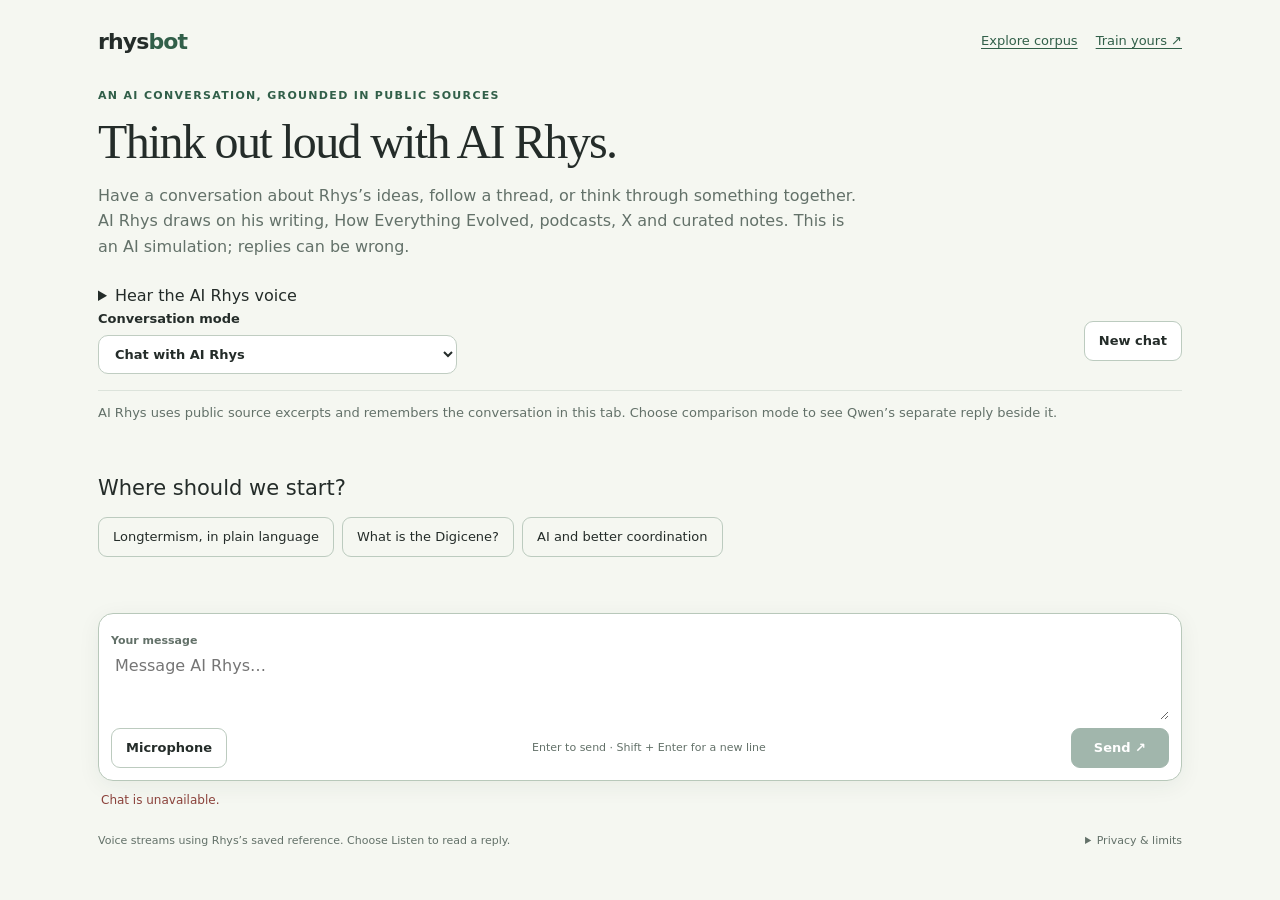
==== commit 11ae6e85: "Stream cloned Rhys speech from a ready budgeted CPU worker" ====
--- a/site/chat/index.html
+++ b/site/chat/index.html
@@ -2,7 +2,7 @@
 <html lang="en"><head><meta charset="utf-8"><meta name="viewport" content="width=device-width,initial-scale=1"><meta name="referrer" content="no-referrer"><title>Talk to AI Rhys · Rhysbot</title>
 <style>
 :root{color-scheme:light;--ink:#242c29;--muted:#637169;--line:#dce3db;--paper:#f5f7f1;--green:#315f49;--lilac:#eeebf7}*{box-sizing:border-box}body{margin:0;background:var(--paper);color:var(--ink);font:16px/1.6 system-ui,-apple-system,BlinkMacSystemFont,"Segoe UI",sans-serif}.shell{max-width:1180px;margin:auto;padding:24px clamp(16px,4vw,48px) 32px}header{display:flex;align-items:center;justify-content:space-between;gap:16px;margin-bottom:28px}.brand{font-weight:750;letter-spacing:-.04em;font-size:22px}.brand span{color:var(--green)}nav{display:flex;gap:18px;font-size:13px}a{color:var(--green);text-underline-offset:3px}h1{font:500 clamp(30px,5vw,48px)/1.12 Georgia,serif;letter-spacing:-.035em;margin:10px 0 14px}.eyebrow{font-size:11px;letter-spacing:.12em;text-transform:uppercase;font-weight:750;color:var(--green)}.intro{max-width:760px;color:var(--muted);margin:0 0 24px}.toolbar{display:flex;align-items:center;justify-content:space-between;gap:12px;flex-wrap:wrap;border-bottom:1px solid var(--line);padding-bottom:16px}label{font-size:13px;font-weight:650}select{display:block;margin-top:5px;font:inherit;color:var(--ink);border:1px solid #c0cdc2;background:#fff;border-radius:10px;padding:10px 30px 10px 12px;max-width:100%}button{font:600 13px/1.4 system-ui;cursor:pointer;border:1px solid #bccbbf;border-radius:9px;padding:10px 14px;background:#fff;color:var(--ink)}button:hover:not(:disabled){border-color:var(--green);background:#edf3e9}button:focus-visible,a:focus-visible,select:focus-visible,textarea:focus-visible,summary:focus-visible{outline:3px solid #8baed2;outline-offset:3px}button:disabled{opacity:.45;cursor:default}.mode-note{font-size:13px;color:var(--muted);margin:12px 0 20px}.empty{padding:28px 0 36px}.empty h2{font-size:21px;font-weight:500;margin:0 0 12px}.suggestions{display:flex;gap:8px;flex-wrap:wrap}.suggestions button{font-weight:450;background:transparent;text-align:left}.turn{margin:28px 0 38px}.user-message{margin:0 0 22px auto;background:#e6eee3;border:1px solid #d5e0d2;border-radius:18px 18px 4px 18px;padding:12px 18px;width:fit-content;max-width:min(82%,860px)}.message-author{display:block;font-size:11px;font-weight:700;color:var(--muted);margin-bottom:3px}.question{font-size:16px;font-weight:450;line-height:1.55;white-space:pre-wrap;overflow-wrap:anywhere;margin:0}.answers.single{max-width:860px;margin-right:auto}.answers.single .answer{background:transparent;border:0;border-radius:0;padding:0 2px}.answers.single .answer h3{font-size:12px;color:var(--green)}.answers{display:grid;grid-template-columns:repeat(2,minmax(0,1fr));gap:14px}.answers.single{grid-template-columns:minmax(0,1fr)}.answer{background:#fff;border:1px solid var(--line);border-radius:14px;padding:19px 20px;min-width:0}.answer.rhys{border-top:3px solid #6c9278}.answer.qwen{background:#f1eff7;border-color:#ded9ec;border-top:3px solid #a49bbd}.answer h3{font-size:12px;letter-spacing:.025em;font-weight:750;margin:0 0 13px}.answer-text{white-space:pre-wrap;overflow-wrap:anywhere;min-height:26px}.pending{color:var(--muted);font-style:italic}.answer-status{font-size:11px;color:var(--muted);min-height:18px;margin-top:15px}.answer-error{font-size:13px;color:#8b423b;margin-top:10px}.voice{font-size:11px;padding:6px 10px;margin-top:12px}.voice-status{display:block;margin-top:6px}.audio{display:block;width:100%;height:35px;margin-top:10px}details.sources{font-size:12px;margin:13px 0;color:var(--muted)}summary{cursor:pointer}ol{padding-left:22px}.sources li{padding:5px 0;overflow-wrap:anywhere}.source-meta{display:block;font-size:11px}.composer{position:sticky;bottom:0;background:linear-gradient(transparent,var(--paper) 15%);padding-top:20px;z-index:2}.input-box{border:1px solid #b8c8ba;background:#fff;border-radius:15px;padding:12px;box-shadow:0 5px 22px #243c2910}textarea{display:block;width:100%;min-height:68px;max-height:210px;resize:vertical;border:0;background:transparent;padding:2px 4px;font:inherit;line-height:1.5;color:var(--ink)}textarea:focus{outline:none}.composer-actions{display:flex;align-items:center;justify-content:space-between;gap:10px;margin-top:8px}.send{background:var(--green);color:white;border-color:var(--green);padding:10px 22px}.send:hover:not(:disabled){background:#244d39;color:white}.mic.active{background:#f8e3df;border-color:#b77c70}.hint{font-size:11px;color:var(--muted)}.status{font-size:12px;min-height:23px;margin:10px 3px 0;color:var(--muted)}.error{color:#8b423b}.human{margin:12px 0}.footer{display:flex;justify-content:space-between;gap:16px;flex-wrap:wrap;margin-top:18px;font-size:11px;color:var(--muted)}.settings{max-width:620px}.settings p{margin:8px 0}[hidden]{display:none!important}@media(max-width:640px){.shell{padding-top:16px}header{margin-bottom:22px}nav{gap:12px}.answers{grid-template-columns:minmax(0,1fr)}.answer{padding:16px}.user-message{max-width:92%;padding:10px 14px}.question{font-size:16px}.toolbar{align-items:flex-end}select{max-width:240px;font-size:12px}.hint{display:none}.composer{padding-top:10px}.suggestions{flex-direction:column;align-items:flex-start}}
-</style><script type="module" src="./app.js?v=conversation-20261019"></script></head><body><main class="shell">
+</style><script type="module" src="./app.js?v=cpu-stream-20261019"></script></head><body><main class="shell">
 <header><div class="brand">rhys<span>bot</span></div><nav aria-label="Rhysbot"><a href="/rhysbot/#corpus" target="_top">Explore corpus</a><a href="/rhysbot/train/" target="_top">Train yours ↗</a></nav></header>
 <div class="eyebrow">An AI conversation, grounded in public sources</div><h1>Think out loud with AI Rhys.</h1>
 <p class="intro">Have a conversation about Rhys’s ideas, follow a thread, or think through something together. AI Rhys draws on his writing, How Everything Evolved, podcasts, X and curated notes. This is an AI simulation; replies can be wrong.</p>
@@ -12,5 +12,5 @@
 <section id="thread" aria-label="Chat messages"></section>
 <section id="empty" class="empty"><h2>Where should we start?</h2><div class="suggestions"><button type="button" data-prompt="How do you think about longtermism?">Longtermism, in plain language</button><button type="button" data-prompt="What is the Digicene?">What is the Digicene?</button><button type="button" data-prompt="How can AI help us coordinate better?">AI and better coordination</button></div></section>
 <form id="composer" class="composer"><div class="input-box"><label class="hint" for="message">Your message</label><textarea id="message" rows="2" placeholder="Message AI Rhys…" aria-describedby="input-hint" maxlength="4000"></textarea><div class="composer-actions"><button id="mic" class="mic" type="button" aria-pressed="false">Microphone</button><span id="input-hint" class="hint">Enter to send · Shift + Enter for a new line</span><button id="stop" type="button" hidden>Stop</button><button id="send" class="send" type="submit" disabled>Send ↗</button></div></div><div id="human" class="human" hidden></div><p id="status" class="status" role="status" aria-live="polite">Checking availability…</p></form>
-<footer class="footer"><span>Voice reuses Rhys’s saved voice profile. Choose Listen to read a reply.</span><details class="settings"><summary>Privacy & limits</summary><p>Completed messages are saved in this tab’s session storage, so a refresh restores the conversation. Each mode keeps its own conversation; up to 30 turns per mode are retained, within a 240 KB local limit. A recent bounded history is sent to the selected service on each message. New chat clears all saved conversations and generated audio. Your browser may restore session storage when reopening a tab; use New chat to clear it explicitly. Shared links do not include your messages. Browser speech recognition may use your browser provider’s servers. Microphone permission is optional; text is never sent automatically.</p><p>Chat, voice and comparisons share a $10/month request budget and per-client limits. Saved-checkpoint comparisons use the same monthly allowance and may be slower or unavailable. Each new voice request reserves $0.50 of the shared monthly allowance; replay adds no reservation. Voice reads up to 2,000 characters per reply. Audio begins with the opening, while later parts generate. A cold start can still take time; progress is shown. Stop waiting and Resume check the same job without another generation or budget reservation. Request recovery lasts 24 hours; voice text and generated audio are also retained temporarily by the provider. Stopping disconnects this browser; already-started provider work may still incur cost.</p><p>AI voice is an authorized synthetic Rhys voice, not a recording of a new statement by Rhys. Public source excerpts can quote others; curated Anki and guest statements do not establish Rhys’s beliefs.</p></details></footer>
+<footer class="footer"><span>Voice streams using Rhys’s saved reference. Choose Listen to read a reply.</span><details class="settings"><summary>Privacy & limits</summary><p>Completed messages are saved in this tab’s session storage, so a refresh restores the conversation. Each mode keeps its own conversation; up to 30 turns per mode are retained, within a 240 KB local limit. A recent bounded history is sent to the selected service on each message. New chat clears all saved conversations and generated audio. Your browser may restore session storage when reopening a tab; use New chat to clear it explicitly. Shared links do not include your messages. Browser speech recognition may use your browser provider’s servers. Microphone permission is optional; text is never sent automatically.</p><p>Chat, voice and comparisons share a $10/month request budget and per-client limits. Saved-checkpoint comparisons use the same monthly allowance and may be slower or unavailable. An always-ready CPU voice worker reserves up to $8.90/month from the shared $10 allowance (prorated conservatively in its first month). Each CPU voice request reserves $0.02 of the remaining allowance; the older research voice reserves $0.50. Replay adds no reservation. Voice reads up to 2,000 characters per reply. CPU voice plays samples as they arrive. First-time model setup and cold starts can still take time. Stopping cancels local playback; an interrupted streaming request cannot resume, and trying again starts a new budgeted request. Complete audio is cached in this tab for replay. The older research voice supports Stop waiting and Resume for 24 hours. Voice text and generated audio may also be retained temporarily by the provider. Stopping disconnects this browser; already-started provider work may still incur cost.</p><p>AI voice is an authorized synthetic Rhys voice, not a recording of a new statement by Rhys. Public source excerpts can quote others; curated Anki and guest statements do not establish Rhys’s beliefs.</p></details></footer>
 </main></body></html>
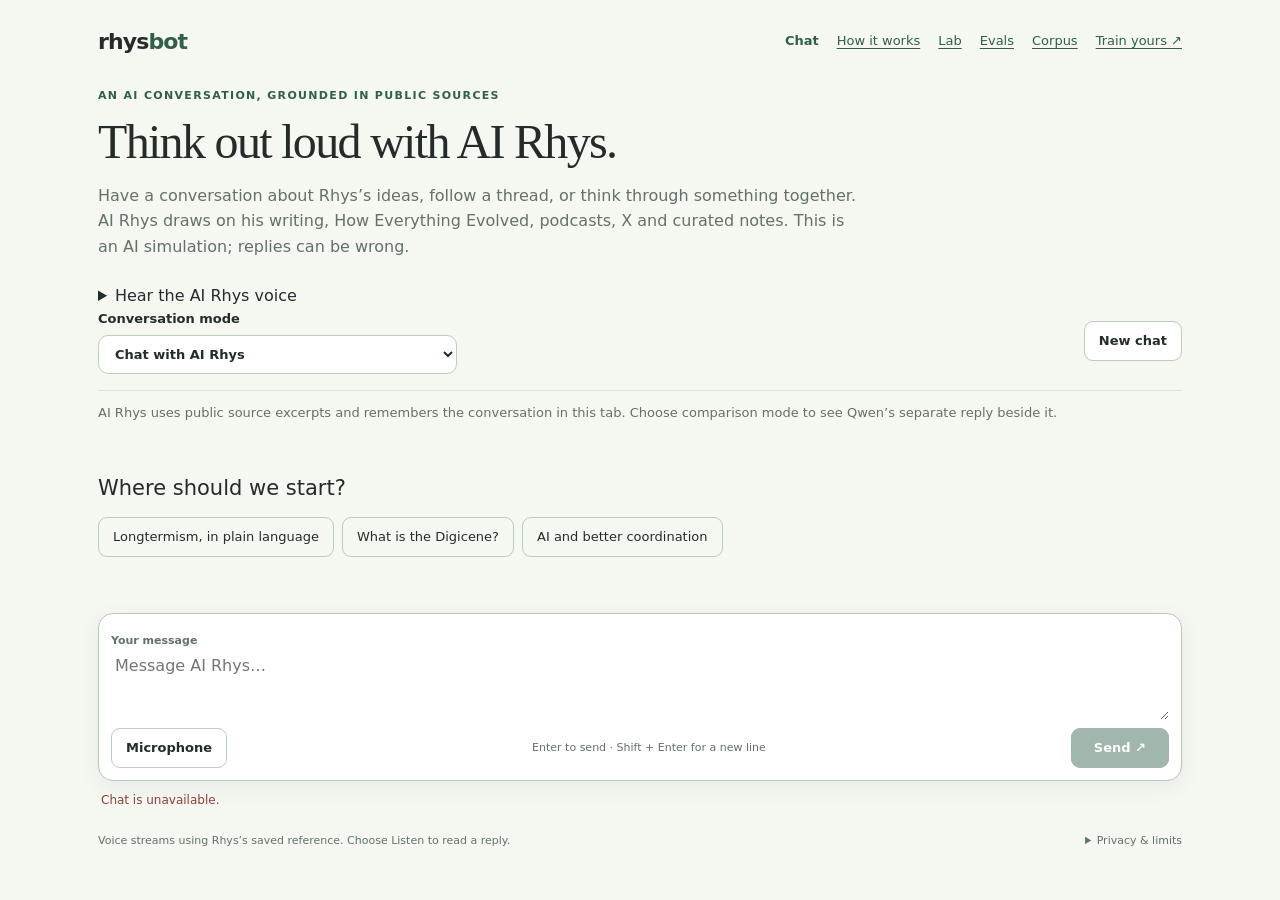
==== commit 5866511f: "Add nanochat chat, a multimodal playground and reproducible Anki evaluation" ====
--- a/site/chat/index.html
+++ b/site/chat/index.html
@@ -1,13 +1,13 @@
 <!doctype html>
 <html lang="en"><head><meta charset="utf-8"><meta name="viewport" content="width=device-width,initial-scale=1"><meta name="referrer" content="no-referrer"><title>Talk to AI Rhys · Rhysbot</title>
 <style>
-:root{color-scheme:light;--ink:#242c29;--muted:#637169;--line:#dce3db;--paper:#f5f7f1;--green:#315f49;--lilac:#eeebf7}*{box-sizing:border-box}body{margin:0;background:var(--paper);color:var(--ink);font:16px/1.6 system-ui,-apple-system,BlinkMacSystemFont,"Segoe UI",sans-serif}.shell{max-width:1180px;margin:auto;padding:24px clamp(16px,4vw,48px) 32px}header{display:flex;align-items:center;justify-content:space-between;gap:16px;margin-bottom:28px}.brand{font-weight:750;letter-spacing:-.04em;font-size:22px}.brand span{color:var(--green)}nav{display:flex;gap:18px;font-size:13px}a{color:var(--green);text-underline-offset:3px}h1{font:500 clamp(30px,5vw,48px)/1.12 Georgia,serif;letter-spacing:-.035em;margin:10px 0 14px}.eyebrow{font-size:11px;letter-spacing:.12em;text-transform:uppercase;font-weight:750;color:var(--green)}.intro{max-width:760px;color:var(--muted);margin:0 0 24px}.toolbar{display:flex;align-items:center;justify-content:space-between;gap:12px;flex-wrap:wrap;border-bottom:1px solid var(--line);padding-bottom:16px}label{font-size:13px;font-weight:650}select{display:block;margin-top:5px;font:inherit;color:var(--ink);border:1px solid #c0cdc2;background:#fff;border-radius:10px;padding:10px 30px 10px 12px;max-width:100%}button{font:600 13px/1.4 system-ui;cursor:pointer;border:1px solid #bccbbf;border-radius:9px;padding:10px 14px;background:#fff;color:var(--ink)}button:hover:not(:disabled){border-color:var(--green);background:#edf3e9}button:focus-visible,a:focus-visible,select:focus-visible,textarea:focus-visible,summary:focus-visible{outline:3px solid #8baed2;outline-offset:3px}button:disabled{opacity:.45;cursor:default}.mode-note{font-size:13px;color:var(--muted);margin:12px 0 20px}.empty{padding:28px 0 36px}.empty h2{font-size:21px;font-weight:500;margin:0 0 12px}.suggestions{display:flex;gap:8px;flex-wrap:wrap}.suggestions button{font-weight:450;background:transparent;text-align:left}.turn{margin:28px 0 38px}.user-message{margin:0 0 22px auto;background:#e6eee3;border:1px solid #d5e0d2;border-radius:18px 18px 4px 18px;padding:12px 18px;width:fit-content;max-width:min(82%,860px)}.message-author{display:block;font-size:11px;font-weight:700;color:var(--muted);margin-bottom:3px}.question{font-size:16px;font-weight:450;line-height:1.55;white-space:pre-wrap;overflow-wrap:anywhere;margin:0}.answers.single{max-width:860px;margin-right:auto}.answers.single .answer{background:transparent;border:0;border-radius:0;padding:0 2px}.answers.single .answer h3{font-size:12px;color:var(--green)}.answers{display:grid;grid-template-columns:repeat(2,minmax(0,1fr));gap:14px}.answers.single{grid-template-columns:minmax(0,1fr)}.answer{background:#fff;border:1px solid var(--line);border-radius:14px;padding:19px 20px;min-width:0}.answer.rhys{border-top:3px solid #6c9278}.answer.qwen{background:#f1eff7;border-color:#ded9ec;border-top:3px solid #a49bbd}.answer h3{font-size:12px;letter-spacing:.025em;font-weight:750;margin:0 0 13px}.answer-text{white-space:pre-wrap;overflow-wrap:anywhere;min-height:26px}.pending{color:var(--muted);font-style:italic}.answer-status{font-size:11px;color:var(--muted);min-height:18px;margin-top:15px}.answer-error{font-size:13px;color:#8b423b;margin-top:10px}.voice{font-size:11px;padding:6px 10px;margin-top:12px}.voice-status{display:block;margin-top:6px}.audio{display:block;width:100%;height:35px;margin-top:10px}details.sources{font-size:12px;margin:13px 0;color:var(--muted)}summary{cursor:pointer}ol{padding-left:22px}.sources li{padding:5px 0;overflow-wrap:anywhere}.source-meta{display:block;font-size:11px}.composer{position:sticky;bottom:0;background:linear-gradient(transparent,var(--paper) 15%);padding-top:20px;z-index:2}.input-box{border:1px solid #b8c8ba;background:#fff;border-radius:15px;padding:12px;box-shadow:0 5px 22px #243c2910}textarea{display:block;width:100%;min-height:68px;max-height:210px;resize:vertical;border:0;background:transparent;padding:2px 4px;font:inherit;line-height:1.5;color:var(--ink)}textarea:focus{outline:none}.composer-actions{display:flex;align-items:center;justify-content:space-between;gap:10px;margin-top:8px}.send{background:var(--green);color:white;border-color:var(--green);padding:10px 22px}.send:hover:not(:disabled){background:#244d39;color:white}.mic.active{background:#f8e3df;border-color:#b77c70}.hint{font-size:11px;color:var(--muted)}.status{font-size:12px;min-height:23px;margin:10px 3px 0;color:var(--muted)}.error{color:#8b423b}.human{margin:12px 0}.footer{display:flex;justify-content:space-between;gap:16px;flex-wrap:wrap;margin-top:18px;font-size:11px;color:var(--muted)}.settings{max-width:620px}.settings p{margin:8px 0}[hidden]{display:none!important}@media(max-width:640px){.shell{padding-top:16px}header{margin-bottom:22px}nav{gap:12px}.answers{grid-template-columns:minmax(0,1fr)}.answer{padding:16px}.user-message{max-width:92%;padding:10px 14px}.question{font-size:16px}.toolbar{align-items:flex-end}select{max-width:240px;font-size:12px}.hint{display:none}.composer{padding-top:10px}.suggestions{flex-direction:column;align-items:flex-start}}
-</style><script type="module" src="./app.js?v=cpu-stream-20261019"></script></head><body><main class="shell">
-<header><div class="brand">rhys<span>bot</span></div><nav aria-label="Rhysbot"><a href="/rhysbot/#corpus" target="_top">Explore corpus</a><a href="/rhysbot/train/" target="_top">Train yours ↗</a></nav></header>
+:root{color-scheme:light;--ink:#242c29;--muted:#637169;--line:#dce3db;--paper:#f5f7f1;--green:#315f49;--lilac:#eeebf7}*{box-sizing:border-box}body{margin:0;background:var(--paper);color:var(--ink);font:16px/1.6 system-ui,-apple-system,BlinkMacSystemFont,"Segoe UI",sans-serif}.shell{max-width:1180px;margin:auto;padding:24px clamp(16px,4vw,48px) 32px}header{display:flex;align-items:center;justify-content:space-between;gap:16px;margin-bottom:28px}.brand{font-weight:750;letter-spacing:-.04em;font-size:22px}.brand span{color:var(--green)}nav{display:flex;gap:12px 18px;font-size:13px;flex-wrap:wrap;justify-content:flex-end}nav [aria-current]{font-weight:750;text-decoration:none}a{color:var(--green);text-underline-offset:3px}h1{font:500 clamp(30px,5vw,48px)/1.12 Georgia,serif;letter-spacing:-.035em;margin:10px 0 14px}.eyebrow{font-size:11px;letter-spacing:.12em;text-transform:uppercase;font-weight:750;color:var(--green)}.intro{max-width:760px;color:var(--muted);margin:0 0 24px}.toolbar{display:flex;align-items:center;justify-content:space-between;gap:12px;flex-wrap:wrap;border-bottom:1px solid var(--line);padding-bottom:16px}label{font-size:13px;font-weight:650}select{display:block;margin-top:5px;font:inherit;color:var(--ink);border:1px solid #c0cdc2;background:#fff;border-radius:10px;padding:10px 30px 10px 12px;max-width:100%}button{font:600 13px/1.4 system-ui;cursor:pointer;border:1px solid #bccbbf;border-radius:9px;padding:10px 14px;background:#fff;color:var(--ink)}button:hover:not(:disabled){border-color:var(--green);background:#edf3e9}button:focus-visible,a:focus-visible,select:focus-visible,textarea:focus-visible,summary:focus-visible{outline:3px solid #8baed2;outline-offset:3px}button:disabled{opacity:.45;cursor:default}.mode-note{font-size:13px;color:var(--muted);margin:12px 0 20px}.empty{padding:28px 0 36px}.empty h2{font-size:21px;font-weight:500;margin:0 0 12px}.suggestions{display:flex;gap:8px;flex-wrap:wrap}.suggestions button{font-weight:450;background:transparent;text-align:left}.turn{margin:28px 0 38px}.user-message{margin:0 0 22px auto;background:#e6eee3;border:1px solid #d5e0d2;border-radius:18px 18px 4px 18px;padding:12px 18px;width:fit-content;max-width:min(82%,860px)}.message-author{display:block;font-size:11px;font-weight:700;color:var(--muted);margin-bottom:3px}.question{font-size:16px;font-weight:450;line-height:1.55;white-space:pre-wrap;overflow-wrap:anywhere;margin:0}.answers.single{max-width:860px;margin-right:auto}.answers.single .answer{background:transparent;border:0;border-radius:0;padding:0 2px}.answers.single .answer h3{font-size:12px;color:var(--green)}.answers{display:grid;grid-template-columns:repeat(2,minmax(0,1fr));gap:14px}.answers.single{grid-template-columns:minmax(0,1fr)}.answer{background:#fff;border:1px solid var(--line);border-radius:14px;padding:19px 20px;min-width:0}.answer.rhys{border-top:3px solid #6c9278}.answer.qwen{background:#f1eff7;border-color:#ded9ec;border-top:3px solid #a49bbd}.answer h3{font-size:12px;letter-spacing:.025em;font-weight:750;margin:0 0 13px}.answer-text{white-space:pre-wrap;overflow-wrap:anywhere;min-height:26px}.pending{color:var(--muted);font-style:italic}.answer-status{font-size:11px;color:var(--muted);min-height:18px;margin-top:15px}.answer-error{font-size:13px;color:#8b423b;margin-top:10px}.voice{font-size:11px;padding:6px 10px;margin-top:12px}.voice-status{display:block;margin-top:6px}.audio{display:block;width:100%;height:35px;margin-top:10px}.provenance{overflow-wrap:anywhere}details.sources{font-size:12px;margin:13px 0;color:var(--muted)}summary{cursor:pointer}ol{padding-left:22px}.sources li{padding:5px 0;overflow-wrap:anywhere}.source-meta{display:block;font-size:11px}.composer{position:sticky;bottom:0;background:linear-gradient(transparent,var(--paper) 15%);padding-top:20px;z-index:2}.input-box{border:1px solid #b8c8ba;background:#fff;border-radius:15px;padding:12px;box-shadow:0 5px 22px #243c2910}textarea{display:block;width:100%;min-height:68px;max-height:210px;resize:vertical;border:0;background:transparent;padding:2px 4px;font:inherit;line-height:1.5;color:var(--ink)}textarea:focus{outline:none}.composer-actions{display:flex;align-items:center;justify-content:space-between;gap:10px;margin-top:8px}.send{background:var(--green);color:white;border-color:var(--green);padding:10px 22px}.send:hover:not(:disabled){background:#244d39;color:white}.mic.active{background:#f8e3df;border-color:#b77c70}.hint{font-size:11px;color:var(--muted)}.status{font-size:12px;min-height:23px;margin:10px 3px 0;color:var(--muted)}.error{color:#8b423b}.human{margin:12px 0}.footer{display:flex;justify-content:space-between;gap:16px;flex-wrap:wrap;margin-top:18px;font-size:11px;color:var(--muted)}.settings{max-width:620px}.settings p{margin:8px 0}[hidden]{display:none!important}@media(max-width:640px){.shell{padding-top:16px}header{margin-bottom:22px}nav{gap:12px}.answers{grid-template-columns:minmax(0,1fr)}.answer{padding:16px}.user-message{max-width:92%;padding:10px 14px}.question{font-size:16px}.toolbar{align-items:flex-end}select{max-width:240px;font-size:12px}.hint{display:none}.composer{padding-top:10px}.suggestions{flex-direction:column;align-items:flex-start}}
+</style><script type="module" src="./app.js?v=nanochat-chat-20261019"></script></head><body><main class="shell">
+<header><div class="brand">rhys<span>bot</span></div><nav aria-label="Rhysbot"><a href="/rhysbot/chat/" aria-current="page" target="_top">Chat</a><a href="/rhysbot/learn/" target="_top">How it works</a><a href="/rhysbot/lab/" target="_top">Lab</a><a href="/rhysbot/evals/" target="_top">Evals</a><a href="/rhysbot/#corpus" target="_top">Corpus</a><a href="/rhysbot/train/" target="_top">Train yours ↗</a></nav></header>
 <div class="eyebrow">An AI conversation, grounded in public sources</div><h1>Think out loud with AI Rhys.</h1>
 <p class="intro">Have a conversation about Rhys’s ideas, follow a thread, or think through something together. AI Rhys draws on his writing, How Everything Evolved, podcasts, X and curated notes. This is an AI simulation; replies can be wrong.</p>
 <details class="settings"><summary>Hear the AI Rhys voice</summary><p>A generated sample using Rhys’s authorized voice reference.</p><audio controls preload="none" src="../audio/ai-rhys-preview.wav">Your browser does not support audio playback.</audio></details>
-<div class="toolbar"><label>Conversation mode<select id="mode"><option value="rhys" selected>Chat with AI Rhys</option><option value="compare">Compare AI Rhys and Qwen side by side</option><option value="qwen">Qwen · no corpus</option><option value="checkpoints">Trained 4B vs Qwen 4B base</option></select></label><button id="new" type="button">New chat</button></div>
+<div class="toolbar"><label>Conversation mode<select id="mode"><option value="rhys" selected>Chat with AI Rhys</option><option value="compare">Compare AI Rhys and Qwen side by side</option><option value="qwen">Qwen · no corpus</option><option id="nanochat-option" value="nanochat" disabled>Pure nanochat Rhys</option><option value="checkpoints">Trained 4B vs Qwen 4B base</option></select></label><button id="new" type="button">New chat</button></div>
 <p id="mode-note" class="mode-note">AI Rhys uses public source excerpts and remembers the conversation in this tab. Choose comparison mode to see Qwen’s separate reply beside it.</p>
 <section id="thread" aria-label="Chat messages"></section>
 <section id="empty" class="empty"><h2>Where should we start?</h2><div class="suggestions"><button type="button" data-prompt="How do you think about longtermism?">Longtermism, in plain language</button><button type="button" data-prompt="What is the Digicene?">What is the Digicene?</button><button type="button" data-prompt="How can AI help us coordinate better?">AI and better coordination</button></div></section>
